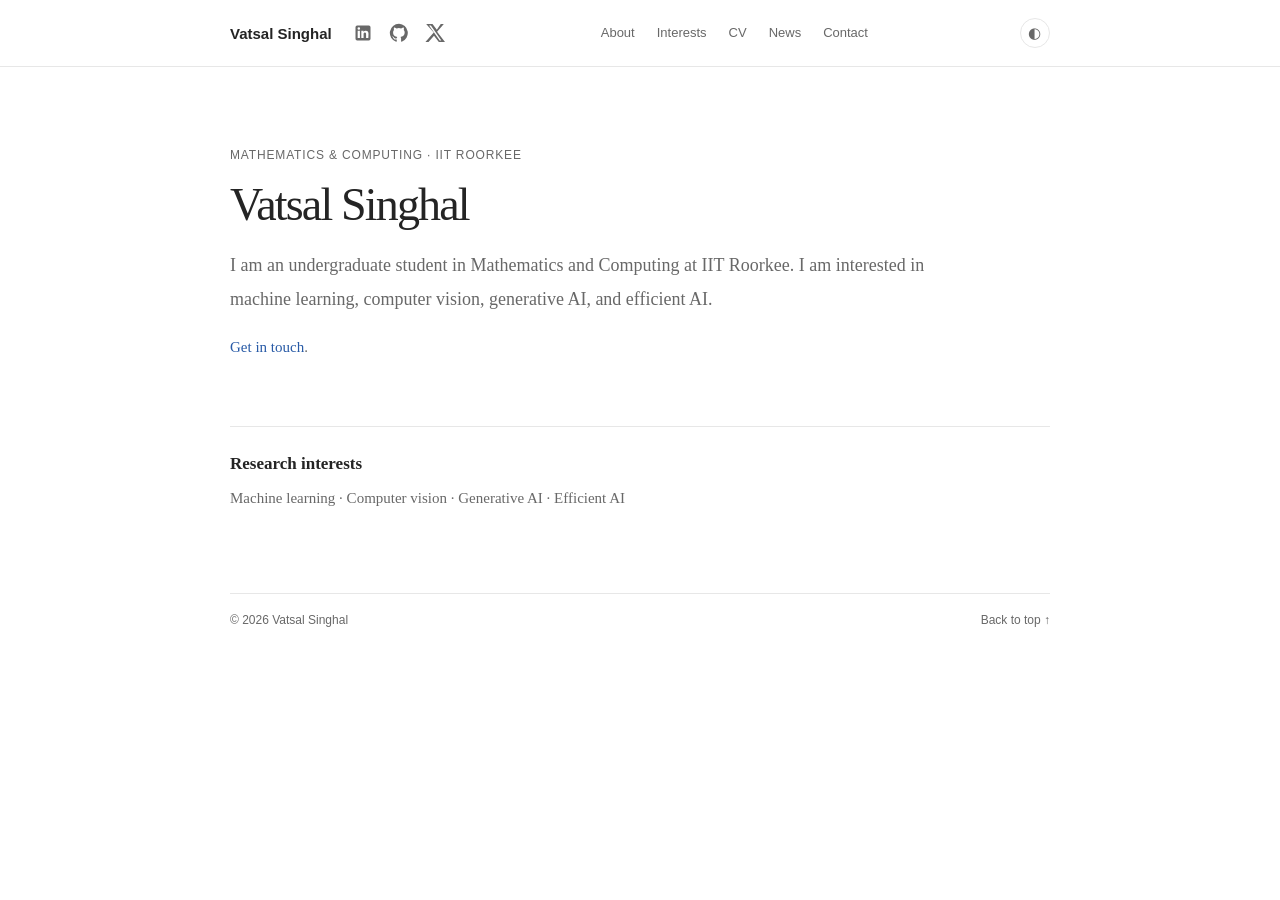
==== index.html @ b449537e "Add favicon SVG for improved branding and visual identity" ====
<!doctype html>
<html lang="en">
<head>
  <meta charset="utf-8">
  <meta name="viewport" content="width=device-width, initial-scale=1">
  <meta name="theme-color" content="#ffffff">
  <meta name="description" content="Vatsal Singhal is a Mathematics and Computing student at IIT Roorkee interested in machine learning, computer vision, generative AI, and efficient AI.">
  <title>Vatsal Singhal — Mathematics &amp; Computing</title>
  <link rel="stylesheet" href="./style.css">
  <link rel="icon" type="image/svg+xml" href="./favicon.svg?v=2">
  <script src="./script.js" defer></script>
</head>
<body>
  <header class="site-header">
    <nav class="container navigation" aria-label="Main navigation">
      <div class="identity">
        <a class="brand" href="./index.html#home">Vatsal Singhal</a>
        <div class="social-links" aria-label="Social profiles">
          <a href="https://www.linkedin.com/in/vatsalsinghal2110/" target="_blank" rel="noopener noreferrer" aria-label="LinkedIn">
            <svg width="20" height="20" viewBox="0 0 24 24" aria-hidden="true"><path d="M19 3H5a2 2 0 0 0-2 2v14a2 2 0 0 0 2 2h14a2 2 0 0 0 2-2V5a2 2 0 0 0-2-2ZM8.3 18H5.6V9.4h2.7ZM7 8.2a1.55 1.55 0 1 1 0-3.1 1.55 1.55 0 0 1 0 3.1ZM18.4 18h-2.7v-4.2c0-1 0-2.3-1.4-2.3s-1.6 1.1-1.6 2.2V18H10V9.4h2.6v1.2h.1a2.9 2.9 0 0 1 2.6-1.4c2.8 0 3.3 1.8 3.3 4.1Z"/></svg>
          </a>
          <a href="https://github.com/vatsal-2110" target="_blank" rel="noopener noreferrer" aria-label="GitHub">
            <svg width="20" height="20" viewBox="0 0 24 24" aria-hidden="true"><path d="M12 .9a11.1 11.1 0 0 0-3.5 21.6c.6.1.8-.3.8-.6v-2.1c-3.1.7-3.8-1.3-3.8-1.3-.5-1.3-1.3-1.6-1.3-1.6-1-.7.1-.7.1-.7 1.1.1 1.7 1.1 1.7 1.1 1 1.7 2.6 1.2 3.3.9.1-.7.4-1.2.7-1.5-2.5-.3-5.1-1.3-5.1-5.5 0-1.2.4-2.1 1.1-2.9-.1-.3-.5-1.4.1-2.9 0 0 .9-.3 3 1.1a10.4 10.4 0 0 1 5.5 0c2.1-1.4 3-1.1 3-1.1.6 1.5.2 2.6.1 2.9.7.8 1.1 1.7 1.1 2.9 0 4.2-2.6 5.2-5.1 5.5.4.3.8 1 .8 2v3.1c0 .3.2.7.8.6A11.1 11.1 0 0 0 12 .9Z"/></svg>
          </a>
          <a href="https://x.com/Vatsal_s2110" target="_blank" rel="noopener noreferrer" aria-label="X">
            <svg width="20" height="20" viewBox="0 0 24 24" aria-hidden="true"><path d="M18.9 1.2h3.7l-8.1 9.3L24 22.8h-7.4l-5.8-7.6-6.6 7.6H.5l10-11.5L1.4 1.2H9l5.2 6.9zm-1.3 19.9h2L7.1 3H4.9z"/></svg>
          </a>
        </div>
      </div>
      <div class="nav-links" id="nav-links">
        <a href="./index.html#about">About</a>
        <a href="./index.html#interests">Interests</a>
        <a href="./cv.html">CV</a>
        <a href="./news.html">News</a>
        <a href="./contact.html">Contact</a>
      </div>
      <div class="navigation-controls">
        <button class="theme-toggle" id="theme-toggle" type="button" aria-label="Switch to dark theme" title="Toggle color theme">
          <span aria-hidden="true">◐</span>
        </button>
        <button class="menu-toggle" id="menu-toggle" type="button" aria-expanded="false" aria-controls="nav-links">
          Menu
        </button>
      </div>
    </nav>
  </header>

  <main class="container" id="home">
    <section class="intro" id="about" aria-labelledby="page-title">
      <p class="eyebrow">Mathematics &amp; Computing · IIT Roorkee</p>
      <h1 id="page-title">Vatsal Singhal</h1>
      <p class="lead">
        I am an undergraduate student in Mathematics and Computing at IIT Roorkee.
        I am interested in machine learning, computer vision, generative AI, and efficient AI.
      </p>
      <p class="contact-prompt"> <a href="./contact.html">Get in touch</a>.</p>
    </section>

    <section class="interests" id="interests" aria-labelledby="interests-title">
      <h2 id="interests-title">Research interests</h2>
      <p>Machine learning · Computer vision · Generative AI · Efficient AI</p>
    </section>

    <footer class="site-footer">
      <span>© <span id="year"></span> Vatsal Singhal</span>
      <a href="#home">Back to top ↑</a>
    </footer>
  </main>
</body>
</html>
---- style.css ----
:root {
  color-scheme: light;
  --background: #fff;
  --foreground: #242424;
  --muted: #686868;
  --line: #e7e7e7;
  --link: #285aa6;
  --hover: #f5f5f5;
}

[data-theme="dark"] {
  color-scheme: dark;
  --background: #171717;
  --foreground: #eee;
  --muted: #b5b5b5;
  --line: #333;
  --link: #a8c5ff;
  --hover: #252525;
}

* {
  box-sizing: border-box;
}

html {
  scroll-behavior: smooth;
  scroll-padding-top: 84px;
}

body {
  margin: 0;
  background: var(--background);
  color: var(--foreground);
  font: 16px/1.7 Georgia, "Times New Roman", serif;
  transition: background-color 160ms ease, color 160ms ease;
}

a {
  color: var(--link);
  text-decoration: none;
}

a:hover {
  text-decoration: underline;
  text-underline-offset: 3px;
}

a:focus-visible,
button:focus-visible {
  outline: 2px solid var(--link);
  outline-offset: 4px;
}

.container {
  width: min(820px, calc(100% - 44px));
  margin-inline: auto;
}

.site-header {
  border-bottom: 1px solid var(--line);
  background: var(--background);
}

.navigation {
  min-height: 66px;
  display: flex;
  align-items: center;
  justify-content: space-between;
  gap: 24px;
}

.brand {
  color: var(--foreground);
  font: 700 15px/1.4 Arial, Helvetica, sans-serif;
  white-space: nowrap;
}

.identity,
.social-links {
  display: flex;
  align-items: center;
}

.identity {
  gap: 17px;
}

.social-links {
  gap: 4px;
}

.social-links a {
  width: 28px;
  height: 28px;
  display: grid;
  place-items: center;
  color: var(--muted);
  border-radius: 50%;
}

.social-links a:hover {
  color: var(--foreground);
  background: var(--hover);
  text-decoration: none;
}

.social-links svg {
  width: 20px;
  height: 20px;
  fill: currentColor;
}

.navigation-controls,
.nav-links {
  display: flex;
  align-items: center;
}

.nav-links {
  gap: 22px;
}

.navigation-controls {
  gap: 10px;
}

.nav-links a {
  color: var(--muted);
  font: 13px/1.5 Arial, Helvetica, sans-serif;
}

.nav-links a:hover {
  color: var(--foreground);
  text-decoration: none;
}

.theme-toggle {
  width: 30px;
  height: 30px;
  display: grid;
  place-items: center;
  border: 1px solid var(--line);
  border-radius: 50%;
  background: transparent;
  color: var(--muted);
  cursor: pointer;
  font-size: 15px;
}

.theme-toggle:hover {
  background: var(--hover);
}

.menu-toggle {
  display: none;
  border: 1px solid var(--line);
  border-radius: 4px;
  background: transparent;
  color: var(--foreground);
  padding: 6px 9px;
  font: 13px Arial, Helvetica, sans-serif;
  cursor: pointer;
}

.intro {
  padding-top: 79px;
}

.eyebrow {
  margin: 0 0 12px;
  color: var(--muted);
  font: 12px/1.6 Arial, Helvetica, sans-serif;
  letter-spacing: 0.07em;
  text-transform: uppercase;
}

h1 {
  margin: 0 0 17px;
  font-size: clamp(36px, 5vw, 46px);
  font-weight: 500;
  letter-spacing: -0.04em;
  line-height: 1.2;
}

.lead {
  max-width: 720px;
  margin: 0;
  color: var(--muted);
  font-size: 18px;
  line-height: 1.85;
}

.contact-prompt {
  margin: 19px 0 0;
  color: var(--muted);
  font-size: 15px;
}

.contact-addresses {
  display: flex;
  flex-direction: column;
  align-items: flex-start;
  gap: 12px;
  margin-top: 25px;
  font: 13px/1.6 Arial, Helvetica, sans-serif;
}

.interests {
  margin-top: 66px;
  padding-top: 23px;
  border-top: 1px solid var(--line);
}

h2 {
  margin: 0 0 7px;
  font-size: 17px;
  font-weight: 600;
}

.interests p {
  margin: 0;
  color: var(--muted);
  font-size: 15px;
}

.site-footer {
  display: flex;
  justify-content: space-between;
  gap: 16px;
  margin-top: 81px;
  padding: 17px 0 25px;
  border-top: 1px solid var(--line);
  color: var(--muted);
  font: 12px/1.6 Arial, Helvetica, sans-serif;
}

.site-footer a {
  color: var(--muted);
}

@media (max-width: 640px) {
  html {
    scroll-padding-top: 75px;
  }

  .navigation {
    min-height: 60px;
    flex-wrap: wrap;
    padding-block: 12px;
  }

  .identity {
    gap: 10px;
  }

  .social-links {
    gap: 7px;
  }

  .navigation-controls {
    gap: 10px;
  }

  .nav-links {
    order: 3;
    width: 100%;
  }

  .menu-toggle {
    display: block;
  }

  .nav-links {
    display: none;
    width: 100%;
    flex-wrap: wrap;
    gap: 11px 18px;
    padding: 8px 0 4px;
  }

  .nav-links.open {
    display: flex;
  }

  .intro {
    padding-top: 51px;
  }

  .lead {
    font-size: 16px;
  }

  .interests {
    margin-top: 49px;
  }

  .site-footer {
    margin-top: 64px;
  }
}

@media (prefers-reduced-motion: reduce) {
  html {
    scroll-behavior: auto;
  }

  body {
    transition: none;
  }
}

/* Fix social icon layout and sizing */
.identity {
    display: flex;
    flex-direction: row;
    align-items: center;
    gap: 17px;
    flex-shrink: 0;
}

.social-links {
    display: flex;
    flex-direction: row;
    align-items: center;
    justify-content: flex-start;
    gap: 8px;
}

.social-links a {
    display: inline-flex;
    align-items: center;
    justify-content: center;
    flex: 0 0 28px;
    width: 28px;
    height: 28px;
    padding: 0;
}

.social-links svg {
    display: block;
    width: 20px !important;
    height: 20px !important;
    max-width: 20px;
    max-height: 20px;
    flex-shrink: 0;
}
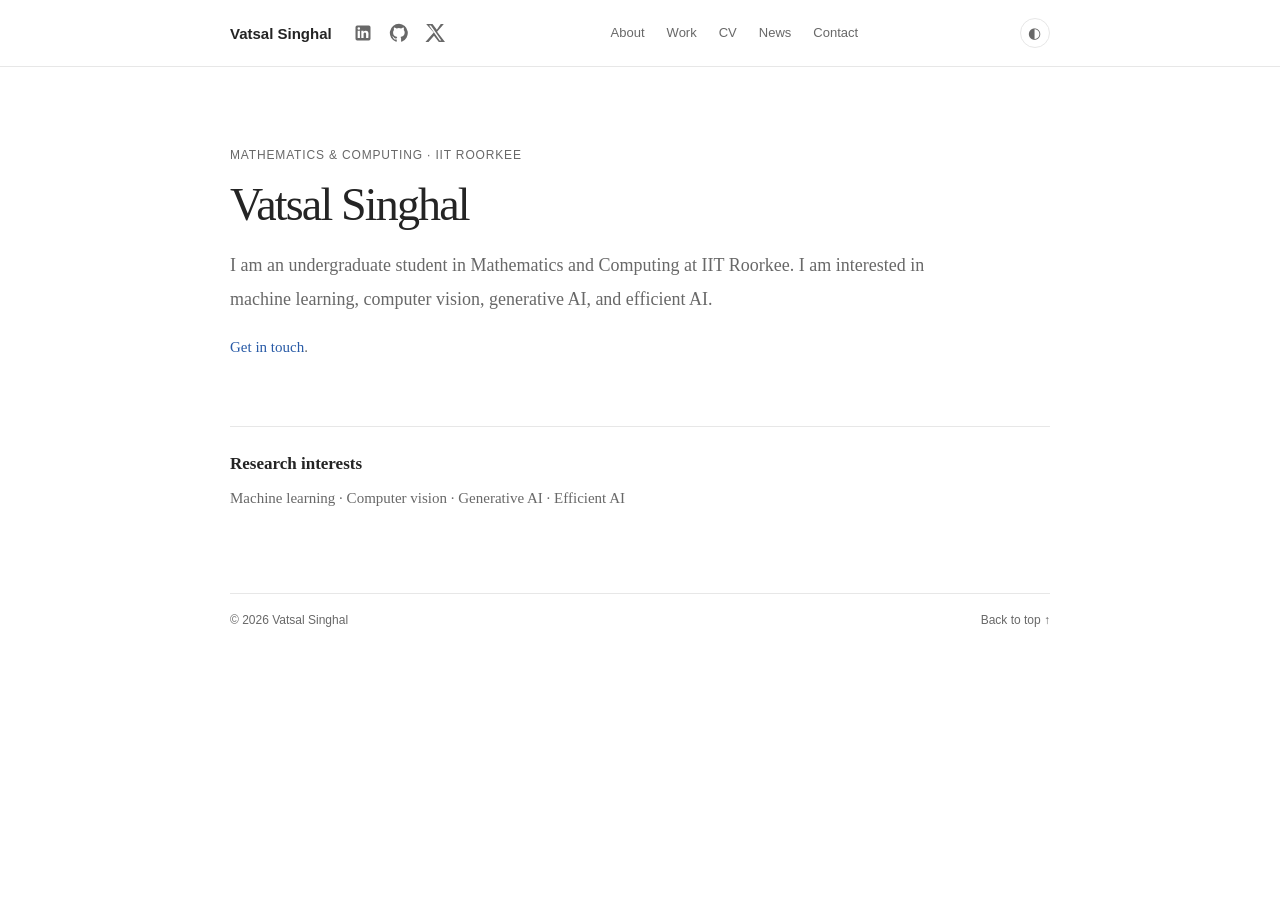
==== commit c3519b01: "Update navigation links to replace "Interests" with "Work" for improved clarity" ====
--- a/index.html
+++ b/index.html
@@ -6,8 +6,9 @@
   <meta name="theme-color" content="#ffffff">
   <meta name="description" content="Vatsal Singhal is a Mathematics and Computing student at IIT Roorkee interested in machine learning, computer vision, generative AI, and efficient AI.">
   <title>Vatsal Singhal — Mathematics &amp; Computing</title>
+  <link rel="icon" href="./favicon.svg?v=3" type="image/svg+xml" sizes="any">
+  <link rel="icon" href="./favicon.ico?v=3" type="image/x-icon" sizes="32x32">
   <link rel="stylesheet" href="./style.css">
-  <link rel="icon" type="image/svg+xml" href="./favicon.svg?v=2">
   <script src="./script.js" defer></script>
 </head>
 <body>
@@ -29,7 +30,7 @@
       </div>
       <div class="nav-links" id="nav-links">
         <a href="./index.html#about">About</a>
-        <a href="./index.html#interests">Interests</a>
+        <a href="./index.html#interests">Work</a>
         <a href="./cv.html">CV</a>
         <a href="./news.html">News</a>
         <a href="./contact.html">Contact</a>
